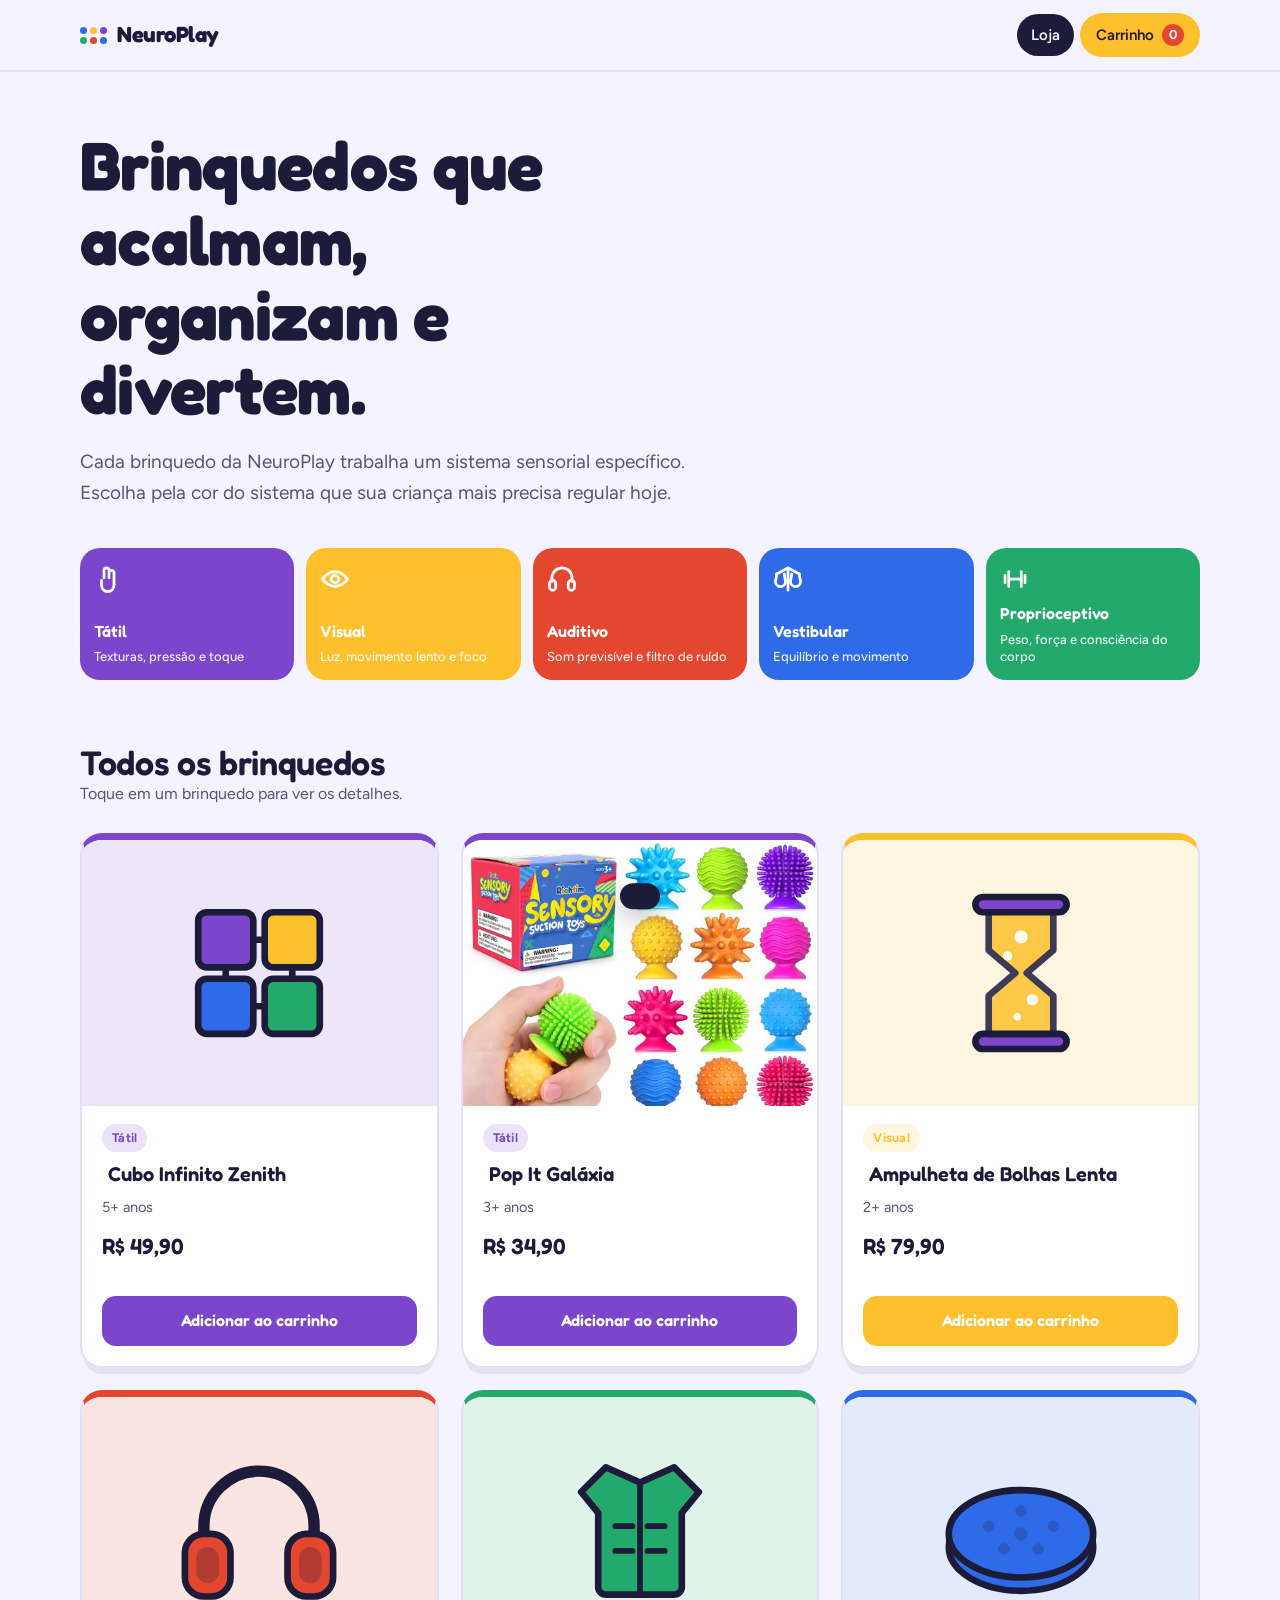
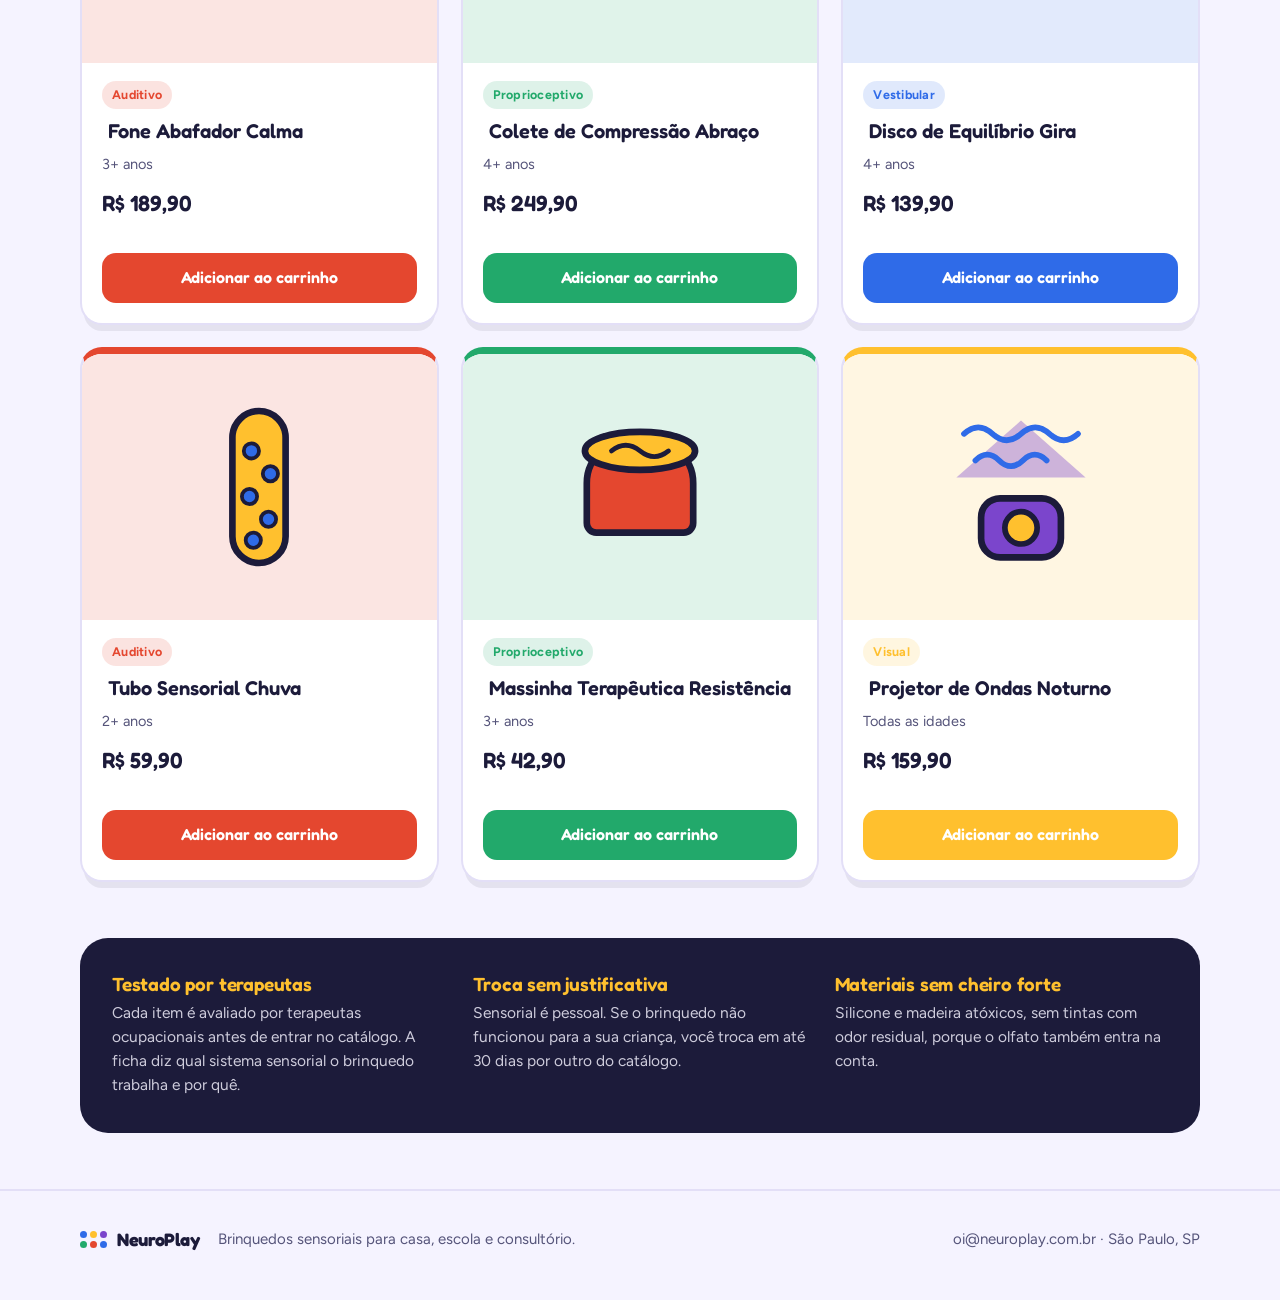
==== neuroplay/index.html @ c31877a3 "Add files via upload" ====
<!DOCTYPE html>
<html lang="pt-BR">
<head>
<meta charset="utf-8">
<meta name="viewport" content="width=device-width, initial-scale=1, viewport-fit=cover">
<title>NeuroPlay — Brinquedos sensoriais</title>
<link rel="preconnect" href="https://fonts.googleapis.com">
<link rel="preconnect" href="https://fonts.gstatic.com" crossorigin>
<link href="https://fonts.googleapis.com/css2?family=Fredoka:wght@400;500;600;700&family=Figtree:ital,wght@0,400;0,500;0,600;1,400&display=swap" rel="stylesheet">
<link rel="stylesheet" href="css/estilo.css">
<link rel="icon" href="/neuroplay/img/favicon.png">
</head>
<body>

<header class="topo">
  <div class="wrap topo-in">
    <a class="marca" href="index.html">
      <span class="pontos" aria-hidden="true">
        <i style="background:var(--azul)"></i><i style="background:var(--amarelo)"></i><i style="background:var(--roxo)"></i>
        <i style="background:var(--verde)"></i><i style="background:var(--vermelho)"></i><i style="background:var(--azul)"></i>
      </span>
      NeuroPlay
    </a>
    <nav class="nav">
      <a href="index.html" aria-current="page">Loja</a>
      <a class="btn-carrinho" href="carrinho.html">
        Carrinho <span class="selo" id="selo">0</span>
      </a>
    </nav>
  </div>
</header>

<main>
  <section class="heroi">
    <div class="wrap">
      <h1>Brinquedos que acalmam, organizam e divertem.</h1>
      <p>Cada brinquedo da NeuroPlay trabalha um sistema sensorial específico. Escolha pela cor do sistema que sua criança mais precisa regular hoje.</p>
      <ul class="tiras" id="tiras"></ul>
    </div>
  </section>

  <section class="secao" id="produtos">
    <div class="wrap">
      <div class="cabeca">
        <div>
          <h2 id="titulo-vitrine">Todos os brinquedos</h2>
          <p id="sub-vitrine">Toque em um brinquedo para ver os detalhes.</p>
        </div>
        <button class="limpar" id="limpar" hidden onclick="filtrar(null)">Ver todos</button>
      </div>
      <div class="grade" id="grade"></div>
    </div>
  </section>

  <section class="secao" style="padding-top:0">
    <div class="wrap">
      <div class="faixa">
        <div>
          <h3>Testado por terapeutas</h3>
          <p>Cada item é avaliado por terapeutas ocupacionais antes de entrar no catálogo. A ficha diz qual sistema sensorial o brinquedo trabalha e por quê.</p>
        </div>
        <div>
          <h3>Troca sem justificativa</h3>
          <p>Sensorial é pessoal. Se o brinquedo não funcionou para a sua criança, você troca em até 30 dias por outro do catálogo.</p>
        </div>
        <div>
          <h3>Materiais sem cheiro forte</h3>
          <p>Silicone e madeira atóxicos, sem tintas com odor residual, porque o olfato também entra na conta.</p>
        </div>
      </div>
    </div>
  </section>
</main>

<footer class="rodape">
  <div class="wrap rodape-in">
    <span class="marca">
      <span class="pontos" aria-hidden="true">
        <i style="background:var(--azul)"></i><i style="background:var(--amarelo)"></i><i style="background:var(--roxo)"></i>
        <i style="background:var(--verde)"></i><i style="background:var(--vermelho)"></i><i style="background:var(--azul)"></i>
      </span>
      NeuroPlay
    </span>
    <p>Brinquedos sensoriais para casa, escola e consultório.</p>
    <p class="direita">oi@neuroplay.com.br · São Paulo, SP</p>
  </div>
</footer>

<!-- Modal do produto (abre grande ao clicar) -->
<div class="veu" id="veu" role="dialog" aria-modal="true" aria-labelledby="modal-titulo">
  <div class="modal" id="modal"></div>
</div>

<div class="aviso" id="aviso" role="status" aria-live="polite"></div>

<script src="js/script.js"></script>
</body>
</html>
---- neuroplay/css/estilo.css ----
:root{
  --azul:#2F6BE8;
  --amarelo:#FFC02E;
  --roxo:#7B45CC;
  --verde:#22A96B;
  --vermelho:#E4472F;

  --tinta:#1C1B3A;
  --tinta-suave:#55547A;
  --fundo:#F5F3FF;
  --papel:#FFFFFF;
  --linha:#E3DFF7;
  --sombra:0 10px 0 -4px rgba(28,27,58,.08);

  --c:var(--roxo);

  box-sizing:border-box;
  padding-top:env(safe-area-inset-top,0px);
  padding-bottom:env(safe-area-inset-bottom,0px);
}
@media (prefers-color-scheme:dark){
  :root:not([data-theme="light"]){
    --tinta:#F3F1FF;
    --tinta-suave:#B0ABD6;
    --fundo:#141330;
    --papel:#1E1C42;
    --linha:#312E63;
    --azul:#6D97F2;
    --amarelo:#FFD062;
    --roxo:#A583E6;
    --verde:#48C98A;
    --vermelho:#F5705A;
    --sombra:0 10px 0 -4px rgba(0,0,0,.35);
  }
}
:root[data-theme="dark"]{
  --tinta:#F3F1FF; --tinta-suave:#B0ABD6; --fundo:#141330; --papel:#1E1C42; --linha:#312E63;
  --azul:#6D97F2; --amarelo:#FFD062; --roxo:#A583E6; --verde:#48C98A; --vermelho:#F5705A;
  --sombra:0 10px 0 -4px rgba(0,0,0,.35);
}
*,*::before,*::after{box-sizing:inherit}
html{scroll-padding-top:calc(72px + env(safe-area-inset-top,0px));-webkit-text-size-adjust:100%}
body{
  margin:0;background:var(--fundo);color:var(--tinta);
  font-family:"Figtree",-apple-system,BlinkMacSystemFont,"Segoe UI",sans-serif;
  font-size:17px;line-height:1.6;
}
img,svg{max-width:100%}
h1,h2,h3,.fredoka{font-family:"Fredoka","Figtree",sans-serif;font-weight:600;line-height:1.1;letter-spacing:-.01em;margin:0}
a{color:inherit}
button{font:inherit;color:inherit;cursor:pointer;border:0;background:none}
:focus-visible{outline:3px solid var(--azul);outline-offset:3px;border-radius:6px}
.wrap{width:min(1120px,100% - 40px);margin-inline:auto}

/* ---------- cabeçalho ---------- */
.topo{
  position:sticky;top:env(safe-area-inset-top,0px);z-index:50;
  background:color-mix(in srgb,var(--fundo) 88%,transparent);
  backdrop-filter:blur(10px);border-bottom:2px solid var(--linha);
}
.topo-in{display:flex;align-items:center;gap:20px;min-height:70px}
.marca{display:flex;align-items:center;gap:10px;font-family:"Fredoka",sans-serif;font-size:22px;font-weight:700;letter-spacing:-.02em}
.marca .pontos{display:grid;grid-template-columns:repeat(3,7px);gap:3px}
.marca .pontos i{width:7px;height:7px;border-radius:50%;display:block}
.nav{margin-left:auto;display:flex;align-items:center;gap:6px}
.nav button{padding:9px 14px;border-radius:999px;font-weight:600;font-size:15px;color:var(--tinta-suave)}
.nav button[aria-current="page"]{background:var(--tinta);color:var(--fundo)}
.btn-carrinho{display:flex;align-items:center;gap:8px;background:var(--amarelo)!important;color:#1C1B3A!important;padding:10px 16px!important}
.selo{min-width:22px;height:22px;padding:0 6px;border-radius:999px;background:var(--vermelho);color:#fff;font-size:13px;font-weight:700;display:grid;place-items:center}
.selo.pula{animation:pula .45s ease}
@keyframes pula{50%{transform:scale(1.45)}}

/* ---------- herói ---------- */
.heroi{padding:56px 0 8px}
.heroi h1{font-size:clamp(38px,6.4vw,68px);font-weight:700;max-width:16ch}
.heroi p{max-width:52ch;color:var(--tinta-suave);font-size:19px;margin:20px 0 0}
.tiras{
  margin:40px 0 0;padding:0;list-style:none;
  display:grid;grid-template-columns:repeat(5,1fr);gap:12px;
}
.tira{
  width:100%;text-align:left;border-radius:20px;padding:16px 14px 14px;
  background:var(--c);color:#fff;min-height:132px;
  display:flex;flex-direction:column;justify-content:space-between;
  font-family:"Fredoka",sans-serif;font-weight:600;font-size:16px;
  transform-origin:bottom;
  animation:sobe .5s cubic-bezier(.2,.8,.3,1.2) backwards;
}
.tira:nth-child(1){animation-delay:.05s}
.tira:nth-child(2){animation-delay:.12s}
.tira:nth-child(3){animation-delay:.19s}
.tira:nth-child(4){animation-delay:.26s}
.tira:nth-child(5){animation-delay:.33s}
@keyframes sobe{from{opacity:0;transform:translateY(14px) scaleY(.9)}}
.tira small{display:block;font-family:"Figtree",sans-serif;font-weight:500;font-size:13px;opacity:.9;line-height:1.35;margin-top:4px}
.tira[aria-pressed="true"]{box-shadow:0 0 0 4px var(--fundo),0 0 0 7px var(--c)}
.tira svg{width:30px;height:30px}

/* ---------- vitrine ---------- */
.secao{padding:56px 0}
.cabeca{display:flex;align-items:flex-end;gap:16px;flex-wrap:wrap;margin-bottom:26px}
.cabeca h2{font-size:clamp(26px,3.4vw,34px)}
.cabeca p{margin:0;color:var(--tinta-suave);font-size:16px}
.limpar{margin-left:auto;font-weight:600;color:var(--azul);text-decoration:underline;text-underline-offset:4px}
.grade{display:grid;grid-template-columns:repeat(3,1fr);gap:22px}
.cartao{
  background:var(--papel);border-radius:22px;overflow:hidden;text-align:left;
  border:2px solid var(--linha);border-top:7px solid var(--c);
  box-shadow:var(--sombra);display:flex;flex-direction:column;
  transition:transform .18s ease;
}
.cartao:hover,.cartao:focus-visible{transform:translateY(-4px)}
.palco{background:color-mix(in srgb,var(--c) 14%,var(--papel));padding:22px;display:grid;place-items:center}
.palco svg{width:min(190px,100%);height:auto;display:block}
.corpo{padding:18px 20px 20px;display:flex;flex-direction:column;gap:10px;flex:1}
.etiqueta{align-self:flex-start;font-size:12.5px;font-weight:700;letter-spacing:.02em;color:var(--c);background:color-mix(in srgb,var(--c) 15%,transparent);padding:4px 10px;border-radius:999px}
.cartao h3{font-size:20px}
.idade{color:var(--tinta-suave);font-size:14.5px;margin:0}
.preco{font-family:"Fredoka",sans-serif;font-size:22px;font-weight:600;margin-top:auto}
.acao{
  width:100%;background:var(--c);color:#fff;border-radius:14px;
  padding:12px;font-family:"Fredoka",sans-serif;font-weight:600;font-size:16px;
  transition:filter .15s ease;
}
.acao:hover{filter:brightness(1.08)}
.acao.feito{background:var(--verde)}

/* ---------- faixa de confiança ---------- */
.faixa{background:var(--tinta);color:var(--fundo);border-radius:28px;padding:36px 32px;display:grid;grid-template-columns:repeat(3,1fr);gap:28px}
.faixa h3{font-size:19px;margin-bottom:6px;color:var(--amarelo)}
.faixa p{margin:0;font-size:15.5px;opacity:.82;line-height:1.55}

/* ---------- modal ---------- */
.veu{position:fixed;inset:0;z-index:100;background:rgba(20,19,48,.62);display:none;padding:24px;overflow:auto}
.veu.aberto{display:grid;place-items:center}
.modal{
  background:var(--papel);width:min(920px,100%);border-radius:28px;overflow:hidden;
  display:grid;grid-template-columns:1.05fr 1fr;position:relative;
  animation:abre .28s cubic-bezier(.2,.8,.3,1.1);
}
@keyframes abre{from{opacity:0;transform:translateY(18px) scale(.97)}}
.modal-palco{background:color-mix(in srgb,var(--c) 18%,var(--papel));display:grid;place-items:center;padding:34px}
.modal-palco svg{width:min(320px,100%);height:auto}
.modal-texto{padding:34px 34px 30px;display:flex;flex-direction:column;gap:14px;max-height:84vh;overflow:auto}
.modal-texto h2{font-size:30px}
.modal-texto .desc{margin:0;color:var(--tinta-suave);font-size:16px}
.beneficios{margin:0;padding:0;list-style:none;display:grid;gap:8px;font-size:15.5px}
.beneficios li{display:flex;gap:9px;align-items:flex-start}
.beneficios li::before{content:"";flex:none;width:10px;height:10px;border-radius:50%;background:var(--c);margin-top:7px}
.fechar{position:absolute;top:14px;right:14px;width:40px;height:40px;border-radius:50%;background:var(--papel);color:var(--tinta);font-size:22px;line-height:1;display:grid;place-items:center;box-shadow:0 2px 8px rgba(0,0,0,.18)}
.compra{display:flex;gap:12px;align-items:center;margin-top:6px;flex-wrap:wrap}
.passo{display:flex;align-items:center;border:2px solid var(--linha);border-radius:14px;overflow:hidden}
.passo button{width:42px;height:46px;font-size:20px;font-family:"Fredoka",sans-serif}
.passo span{min-width:38px;text-align:center;font-weight:600}
.compra .acao{flex:1;min-width:190px;padding:14px}

/* ---------- carrinho ---------- */
.carrinho-grade{display:grid;grid-template-columns:1.6fr 1fr;gap:28px;align-items:start}
.itens{display:grid;gap:14px}
.item{background:var(--papel);border:2px solid var(--linha);border-radius:20px;padding:14px;display:grid;grid-template-columns:96px 1fr auto;gap:16px;align-items:center}
.item-mini{background:color-mix(in srgb,var(--c) 16%,var(--papel));border-radius:14px;padding:8px;display:grid;place-items:center}
.item h3{font-size:18px}
.item .un{color:var(--tinta-suave);font-size:14.5px;margin:2px 0 0}
.item-dir{display:flex;flex-direction:column;align-items:flex-end;gap:8px}
.item-dir .total-linha{font-family:"Fredoka",sans-serif;font-weight:600;font-size:18px}
.remover{font-size:14px;color:var(--vermelho);font-weight:600;text-decoration:underline;text-underline-offset:3px}
.resumo{background:var(--papel);border:2px solid var(--linha);border-radius:22px;padding:24px;position:sticky;top:96px;display:grid;gap:14px}
.resumo h2{font-size:22px}
.linha{display:flex;justify-content:space-between;font-size:16px;color:var(--tinta-suave)}
.linha strong{color:var(--tinta)}
.total{display:flex;justify-content:space-between;align-items:baseline;border-top:2px solid var(--linha);padding-top:14px;font-family:"Fredoka",sans-serif;font-size:26px;font-weight:600}
.frete-barra{height:10px;border-radius:999px;background:var(--linha);overflow:hidden}
.frete-barra i{display:block;height:100%;background:var(--verde);width:0;transition:width .35s ease}
.frete-aviso{font-size:14.5px;color:var(--tinta-suave);margin:0}
.finalizar{background:var(--verde);color:#fff;border-radius:16px;padding:15px;font-family:"Fredoka",sans-serif;font-size:18px;font-weight:600}
.finalizar[disabled]{opacity:.45;cursor:not-allowed}
.vazio{background:var(--papel);border:2px dashed var(--linha);border-radius:22px;padding:48px 28px;text-align:center;display:grid;gap:14px;justify-items:center}
.vazio h2{font-size:24px}
.vazio p{margin:0;color:var(--tinta-suave);max-width:40ch}
.vazio button{background:var(--azul);color:#fff;border-radius:14px;padding:13px 22px;font-family:"Fredoka",sans-serif;font-weight:600}

/* ---------- avisos ---------- */
.aviso{
  position:fixed;left:50%;bottom:calc(22px + env(safe-area-inset-bottom,0px));transform:translate(-50%,120%);
  z-index:120;background:var(--tinta);color:var(--fundo);padding:13px 20px;border-radius:999px;
  font-weight:600;font-size:15.5px;box-shadow:0 8px 24px rgba(0,0,0,.25);transition:transform .3s cubic-bezier(.2,.8,.3,1.1);
  display:flex;align-items:center;gap:9px;max-width:calc(100vw - 32px);
}
.aviso.ver{transform:translate(-50%,0)}
.aviso i{width:10px;height:10px;border-radius:50%;background:var(--verde);flex:none}

.rodape{border-top:2px solid var(--linha);padding:34px 0 46px;color:var(--tinta-suave);font-size:15px}
.rodape-in{display:flex;gap:18px;flex-wrap:wrap;align-items:center}
.rodape-in .marca{font-size:18px;color:var(--tinta)}
.rodape p{margin:0}
.rodape .direita{margin-left:auto}

[hidden]{display:none!important}

@media (max-width:900px){
  .grade{grid-template-columns:repeat(2,1fr)}
  .tiras{grid-template-columns:repeat(2,1fr)}
  .tira{min-height:110px}
  .modal{grid-template-columns:1fr}
  .modal-texto{max-height:none}
  .veu.aberto{align-items:start}
  .carrinho-grade{grid-template-columns:1fr}
  .resumo{position:static}
  .faixa{grid-template-columns:1fr;padding:28px 24px}
}
@media (max-width:560px){
  body{font-size:16px}
  .grade{grid-template-columns:1fr}
  .heroi{padding-top:36px}
  .item{grid-template-columns:70px 1fr;gap:12px}
  .item-dir{grid-column:1/-1;flex-direction:row;justify-content:space-between;align-items:center;width:100%}
  .nav button{padding:8px 11px;font-size:14px}
  .marca span{display:none}
}
@media (prefers-reduced-motion:reduce){
  *{animation:none!important;transition:none!important}
}
/* botão que na verdade é um link entre páginas */
.vazio .botao-link{
  background:var(--azul);color:#fff;border-radius:14px;padding:13px 22px;
  font-family:"Fredoka",sans-serif;font-weight:600;text-decoration:none;display:inline-block;
}
.nav a{padding:9px 14px;border-radius:999px;font-weight:600;font-size:15px;color:var(--tinta-suave);text-decoration:none}
.nav a[aria-current="page"]{background:var(--tinta);color:var(--fundo)}
.nav a.btn-carrinho{color:#1C1B3A!important}
.marca{text-decoration:none}

/* ---------- fotos dos produtos ---------- */
.foto{display:block;width:100%;height:100%;object-fit:cover;border-radius:14px}
.palco{padding:0;aspect-ratio:4/3;overflow:hidden}
.palco .foto{border-radius:0}
.palco svg{margin:22px}
.modal-palco{padding:0;min-height:320px}
.modal-palco .foto{border-radius:0;min-height:320px}
.modal-palco svg{margin:34px}
.item-mini{padding:0;aspect-ratio:1;overflow:hidden}
.item-mini .foto{border-radius:12px}
.item-mini svg{margin:8px}
@media (max-width:900px){
  .modal-palco,.modal-palco .foto{min-height:240px}
}
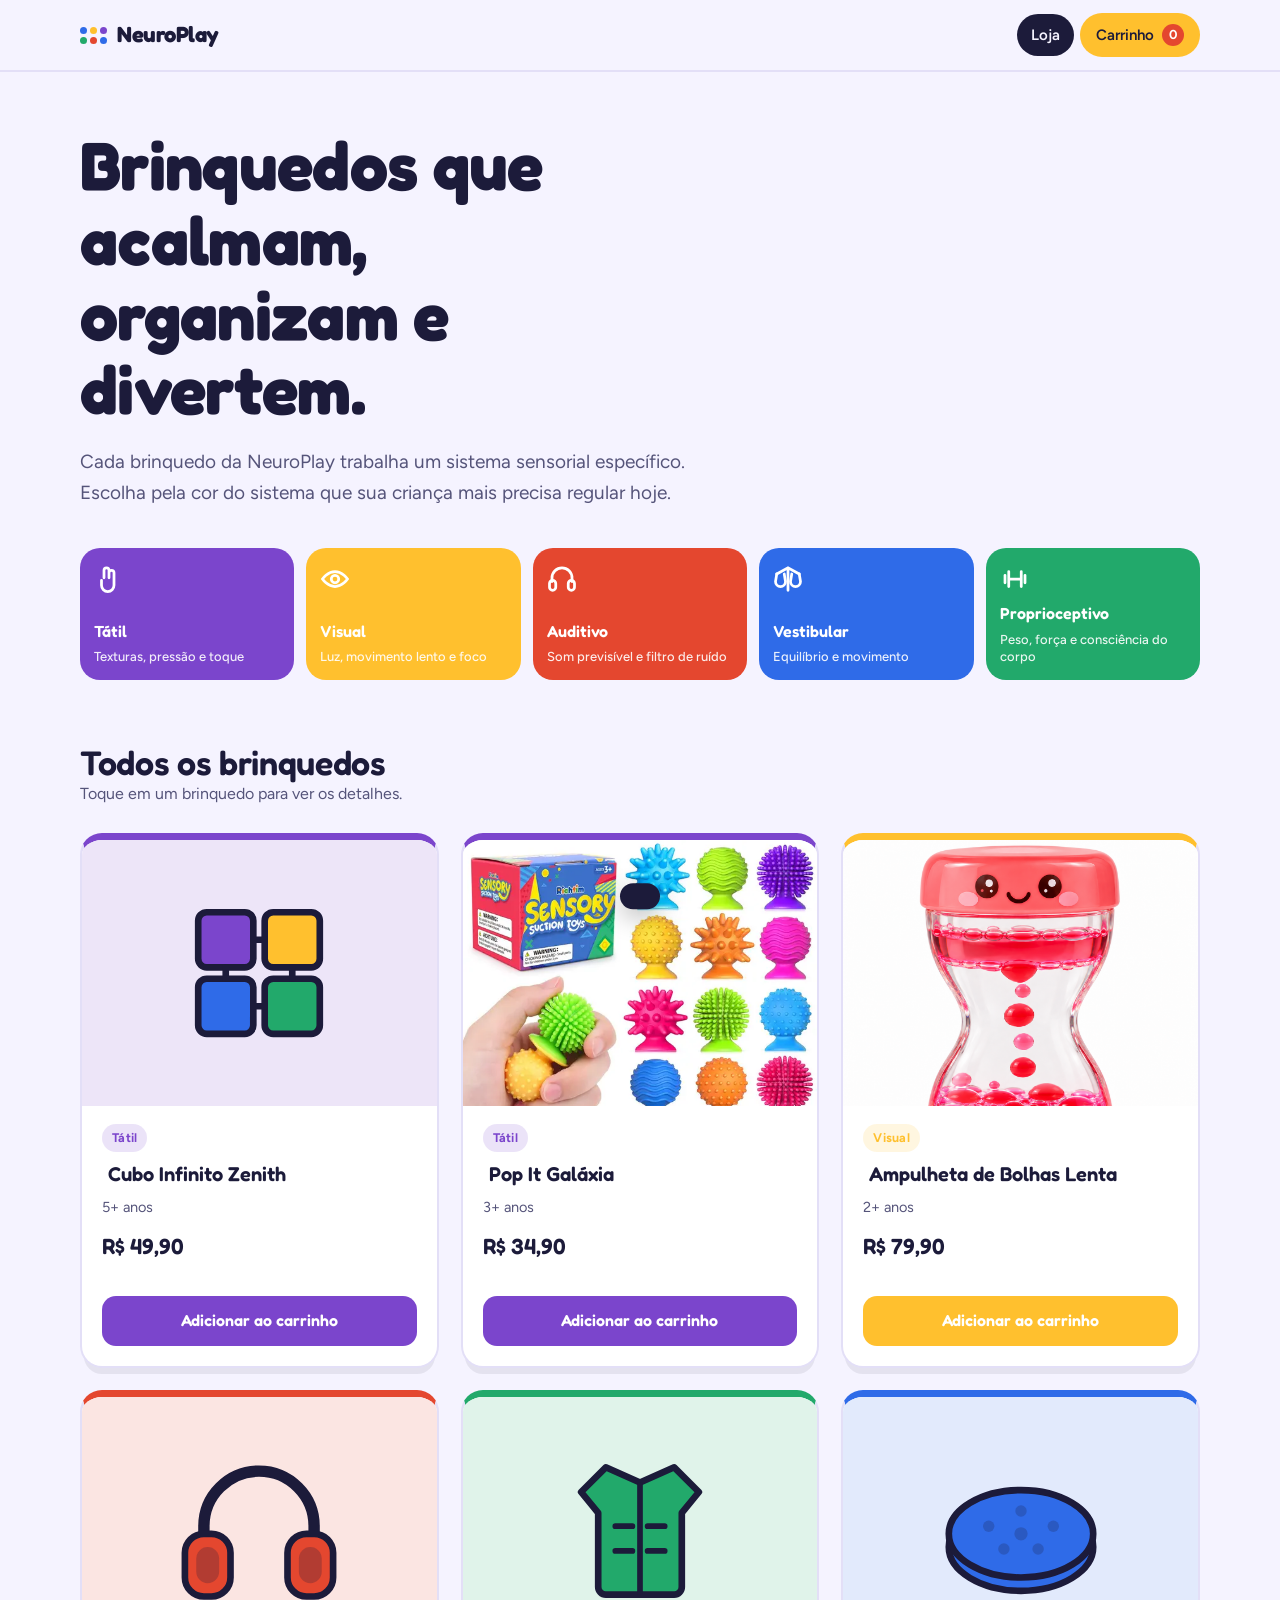
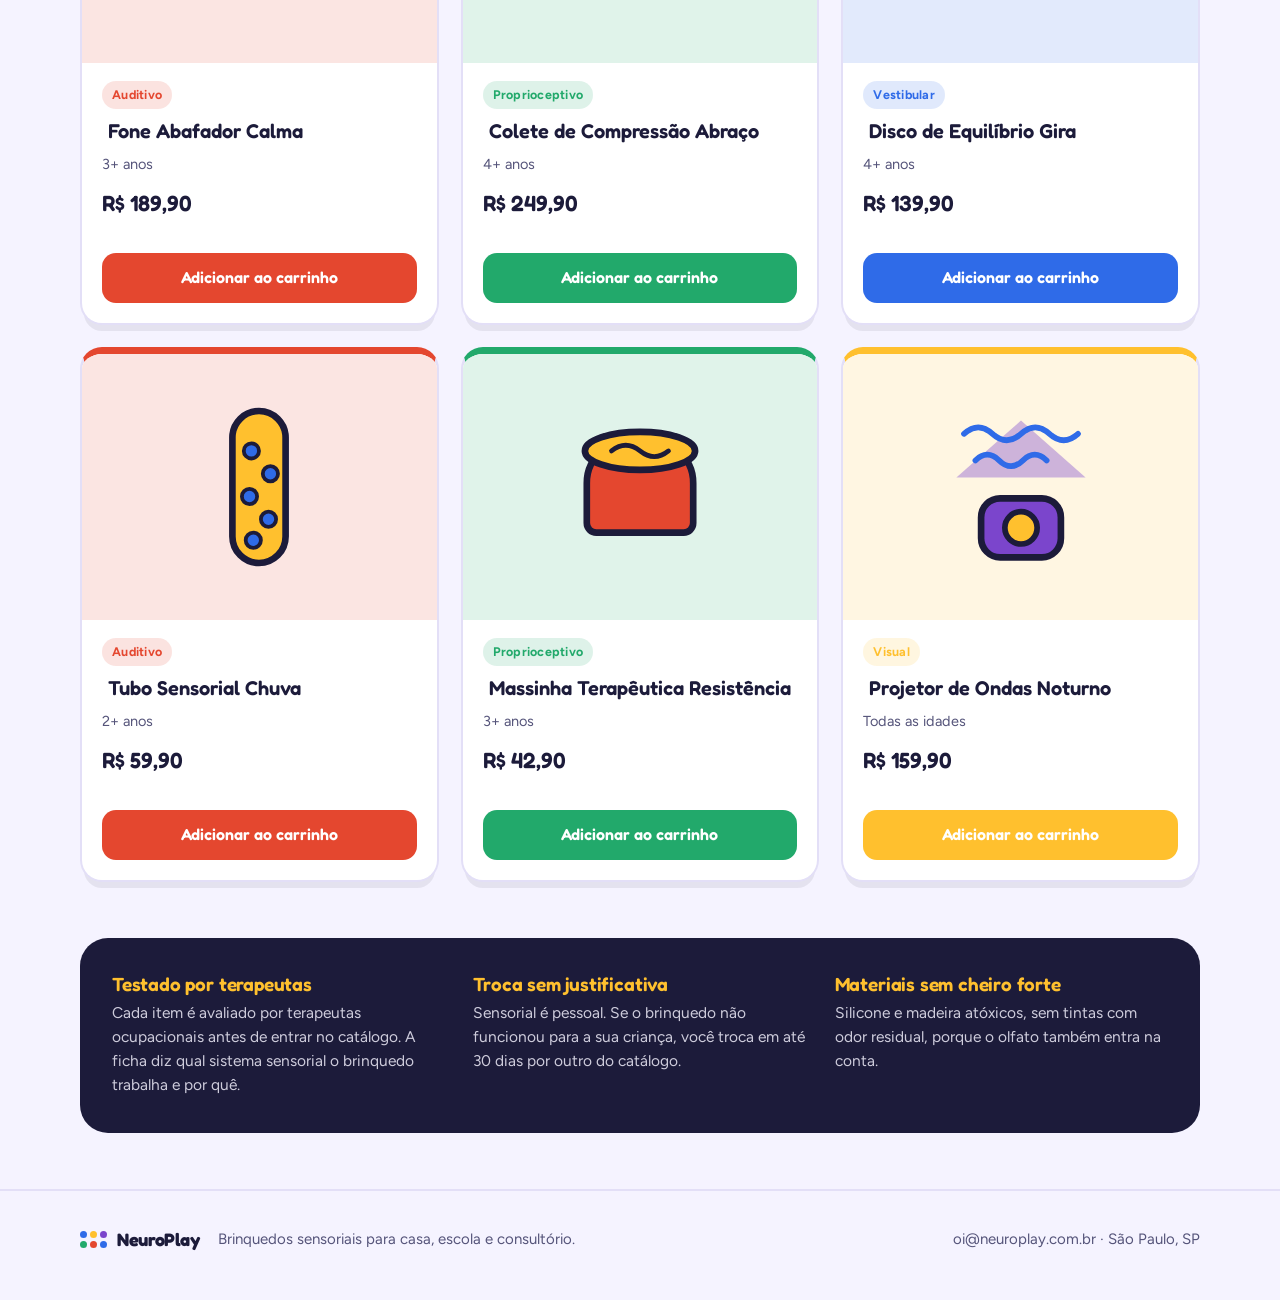
==== commit bf708f2f: "Update favicon link and clean up HTML structure" ====
--- a/neuroplay/index.html
+++ b/neuroplay/index.html
@@ -8,10 +8,9 @@
 <link rel="preconnect" href="https://fonts.gstatic.com" crossorigin>
 <link href="https://fonts.googleapis.com/css2?family=Fredoka:wght@400;500;600;700&family=Figtree:ital,wght@0,400;0,500;0,600;1,400&display=swap" rel="stylesheet">
 <link rel="stylesheet" href="css/estilo.css">
-<link rel="icon" href="/neuroplay/img/favicon.png">
+<link rel="icon" href="img/favicon.png">
 </head>
 <body>
-
 <header class="topo">
   <div class="wrap topo-in">
     <a class="marca" href="index.html">
@@ -23,13 +22,10 @@
     </a>
     <nav class="nav">
       <a href="index.html" aria-current="page">Loja</a>
-      <a class="btn-carrinho" href="carrinho.html">
-        Carrinho <span class="selo" id="selo">0</span>
-      </a>
+      <a class="btn-carrinho" href="carrinho.html">Carrinho <span class="selo" id="selo">0</span></a>
     </nav>
   </div>
 </header>
-
 <main>
   <section class="heroi">
     <div class="wrap">
@@ -38,7 +34,6 @@
       <ul class="tiras" id="tiras"></ul>
     </div>
   </section>
-
   <section class="secao" id="produtos">
     <div class="wrap">
       <div class="cabeca">
@@ -51,48 +46,28 @@
       <div class="grade" id="grade"></div>
     </div>
   </section>
-
   <section class="secao" style="padding-top:0">
     <div class="wrap">
       <div class="faixa">
-        <div>
-          <h3>Testado por terapeutas</h3>
-          <p>Cada item é avaliado por terapeutas ocupacionais antes de entrar no catálogo. A ficha diz qual sistema sensorial o brinquedo trabalha e por quê.</p>
-        </div>
-        <div>
-          <h3>Troca sem justificativa</h3>
-          <p>Sensorial é pessoal. Se o brinquedo não funcionou para a sua criança, você troca em até 30 dias por outro do catálogo.</p>
-        </div>
-        <div>
-          <h3>Materiais sem cheiro forte</h3>
-          <p>Silicone e madeira atóxicos, sem tintas com odor residual, porque o olfato também entra na conta.</p>
-        </div>
+        <div><h3>Testado por terapeutas</h3><p>Cada item é avaliado por terapeutas ocupacionais antes de entrar no catálogo. A ficha diz qual sistema sensorial o brinquedo trabalha e por quê.</p></div>
+        <div><h3>Troca sem justificativa</h3><p>Sensorial é pessoal. Se o brinquedo não funcionou para a sua criança, você troca em até 30 dias por outro do catálogo.</p></div>
+        <div><h3>Materiais sem cheiro forte</h3><p>Silicone e madeira atóxicos, sem tintas com odor residual, porque o olfato também entra na conta.</p></div>
       </div>
     </div>
   </section>
 </main>
-
 <footer class="rodape">
   <div class="wrap rodape-in">
-    <span class="marca">
-      <span class="pontos" aria-hidden="true">
-        <i style="background:var(--azul)"></i><i style="background:var(--amarelo)"></i><i style="background:var(--roxo)"></i>
-        <i style="background:var(--verde)"></i><i style="background:var(--vermelho)"></i><i style="background:var(--azul)"></i>
-      </span>
-      NeuroPlay
-    </span>
+    <span class="marca"><span class="pontos" aria-hidden="true">
+      <i style="background:var(--azul)"></i><i style="background:var(--amarelo)"></i><i style="background:var(--roxo)"></i>
+      <i style="background:var(--verde)"></i><i style="background:var(--vermelho)"></i><i style="background:var(--azul)"></i>
+    </span>NeuroPlay</span>
     <p>Brinquedos sensoriais para casa, escola e consultório.</p>
     <p class="direita">oi@neuroplay.com.br · São Paulo, SP</p>
   </div>
 </footer>
-
-<!-- Modal do produto (abre grande ao clicar) -->
-<div class="veu" id="veu" role="dialog" aria-modal="true" aria-labelledby="modal-titulo">
-  <div class="modal" id="modal"></div>
-</div>
-
+<div class="veu" id="veu" role="dialog" aria-modal="true" aria-labelledby="modal-titulo"><div class="modal" id="modal"></div></div>
 <div class="aviso" id="aviso" role="status" aria-live="polite"></div>
-
 <script src="js/script.js"></script>
 </body>
 </html>
